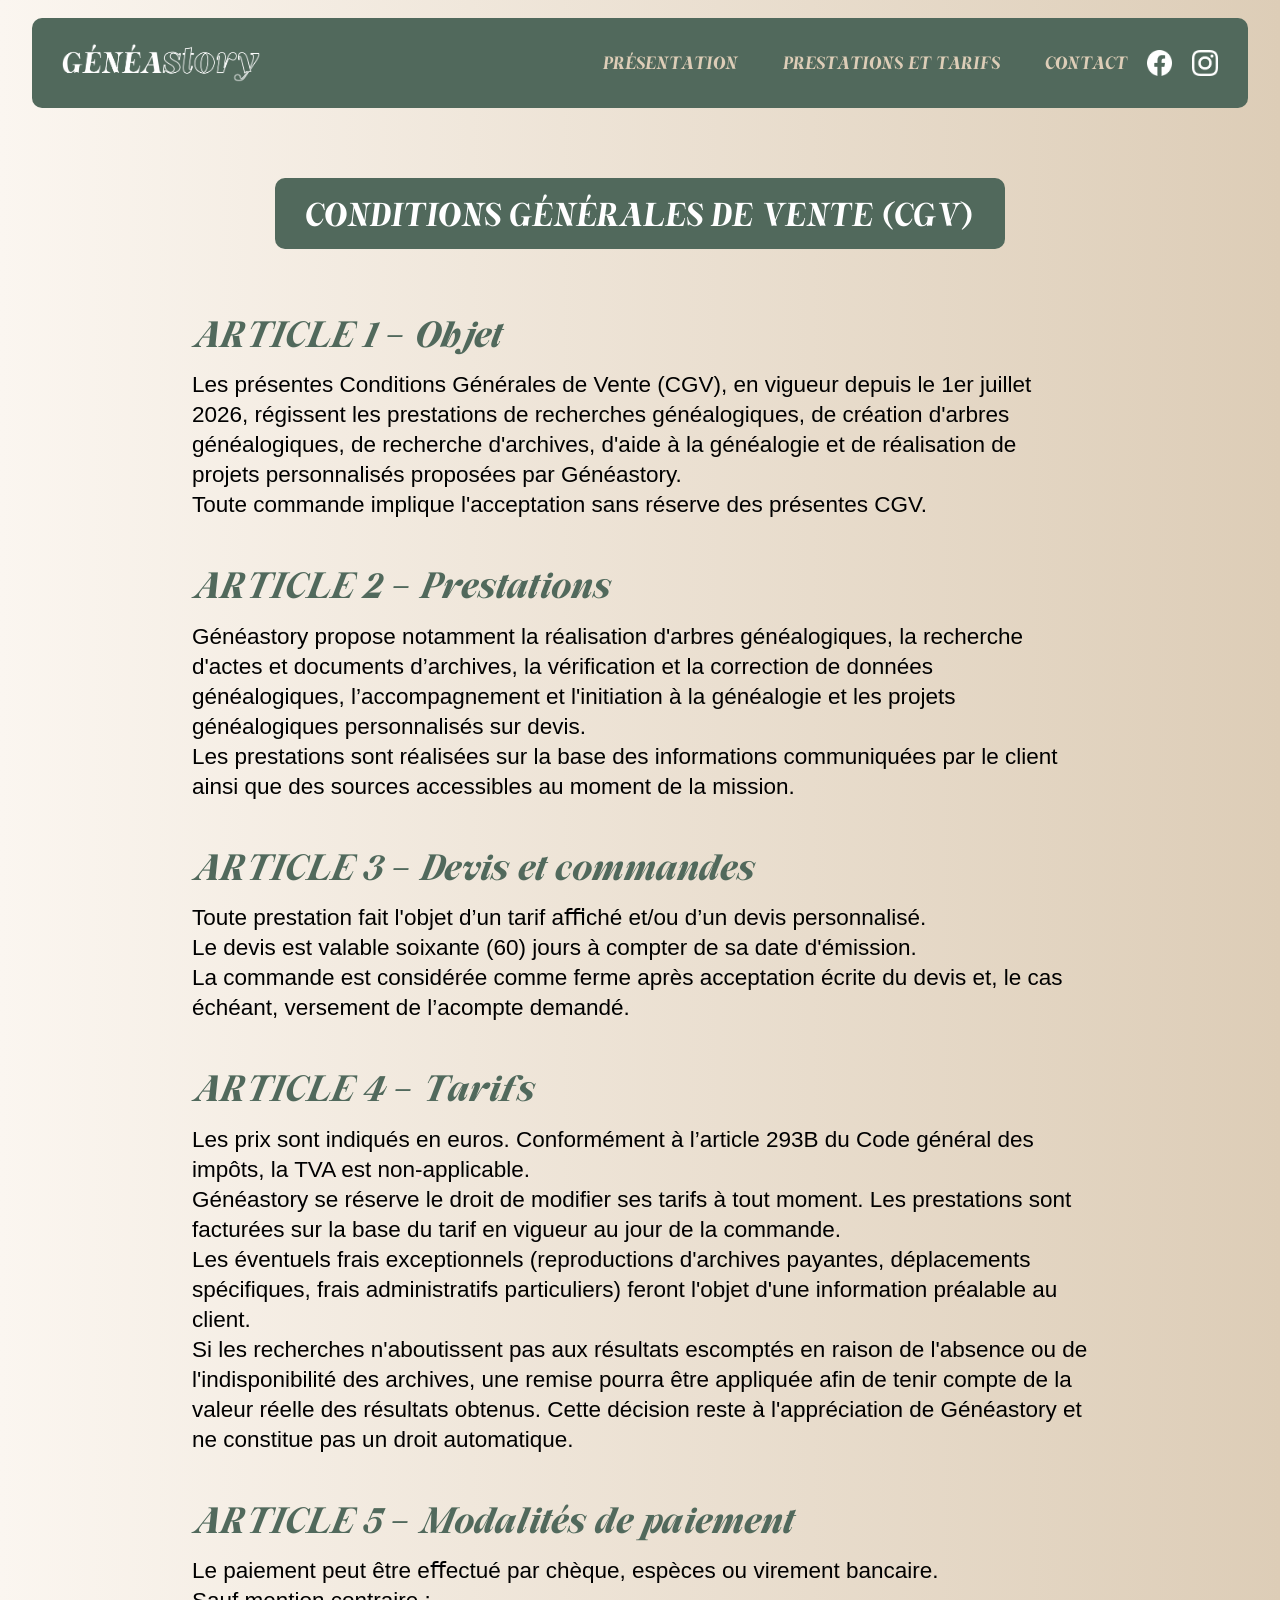
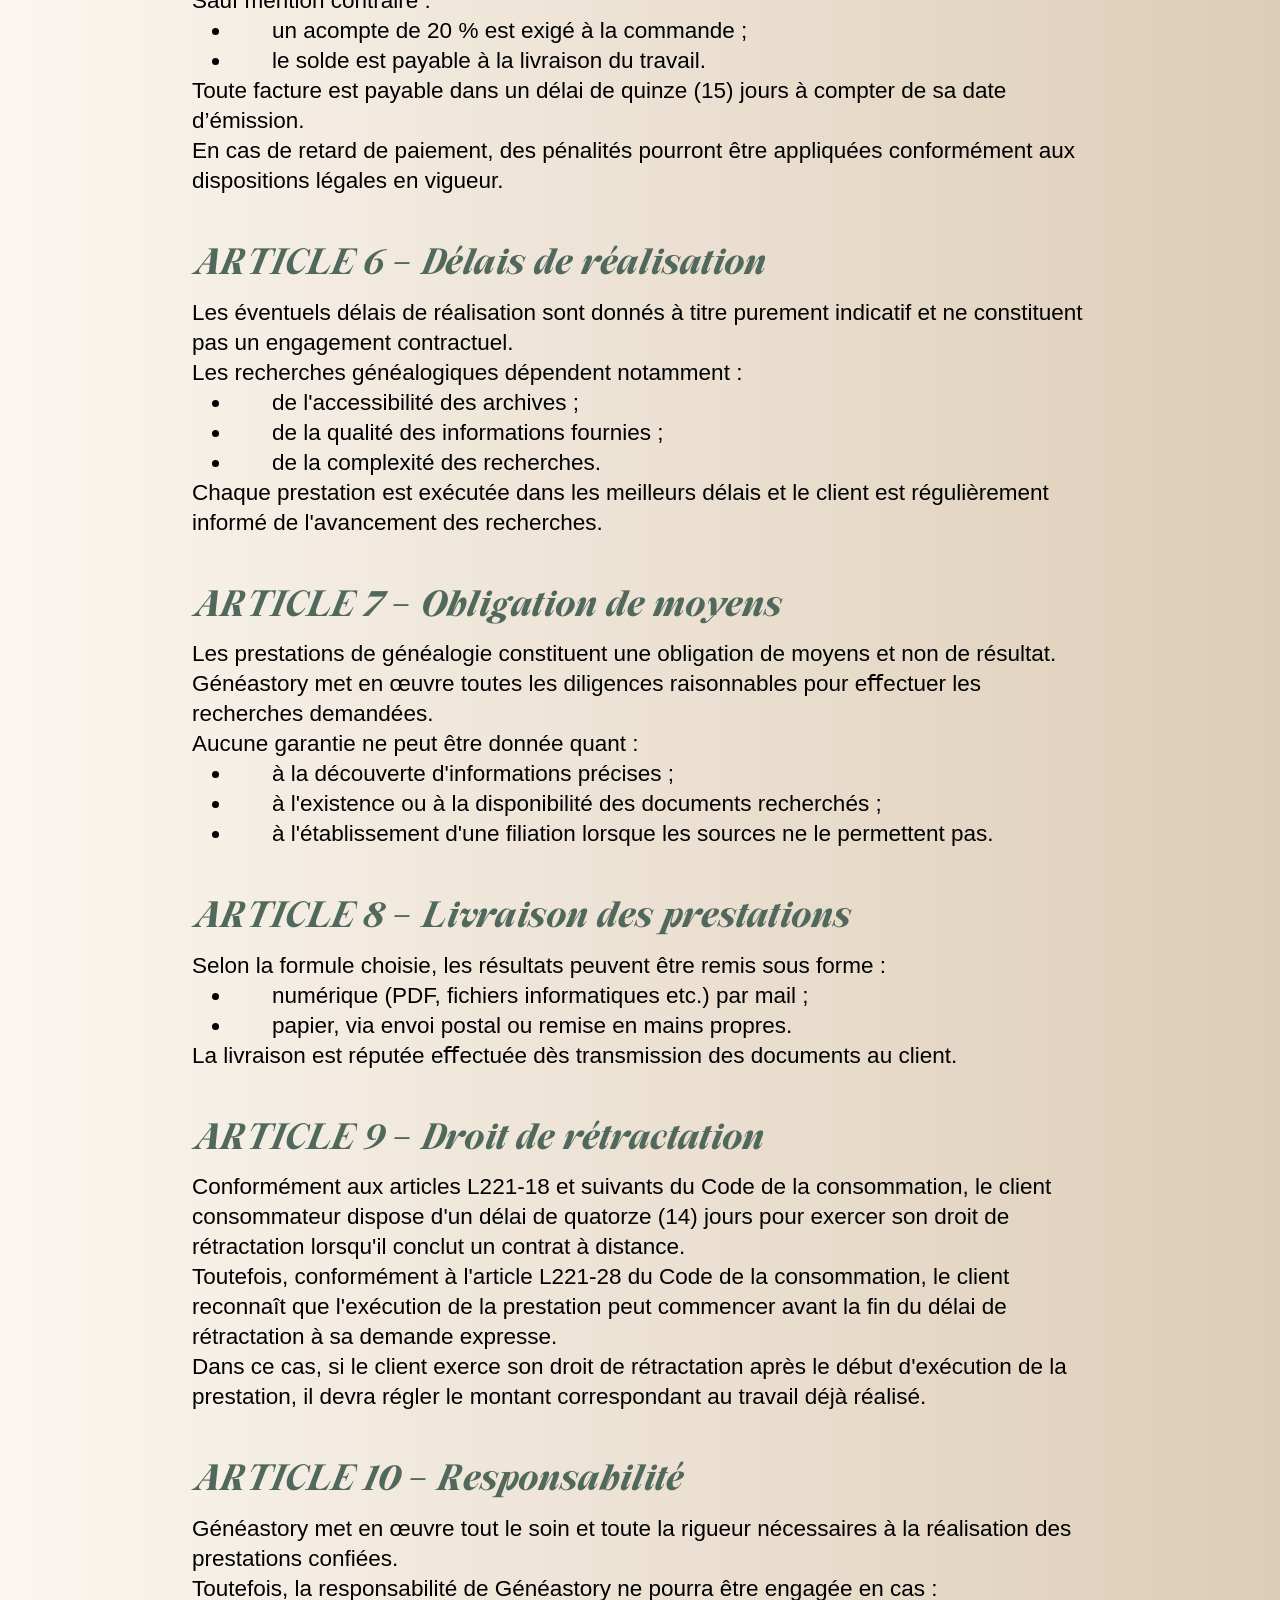
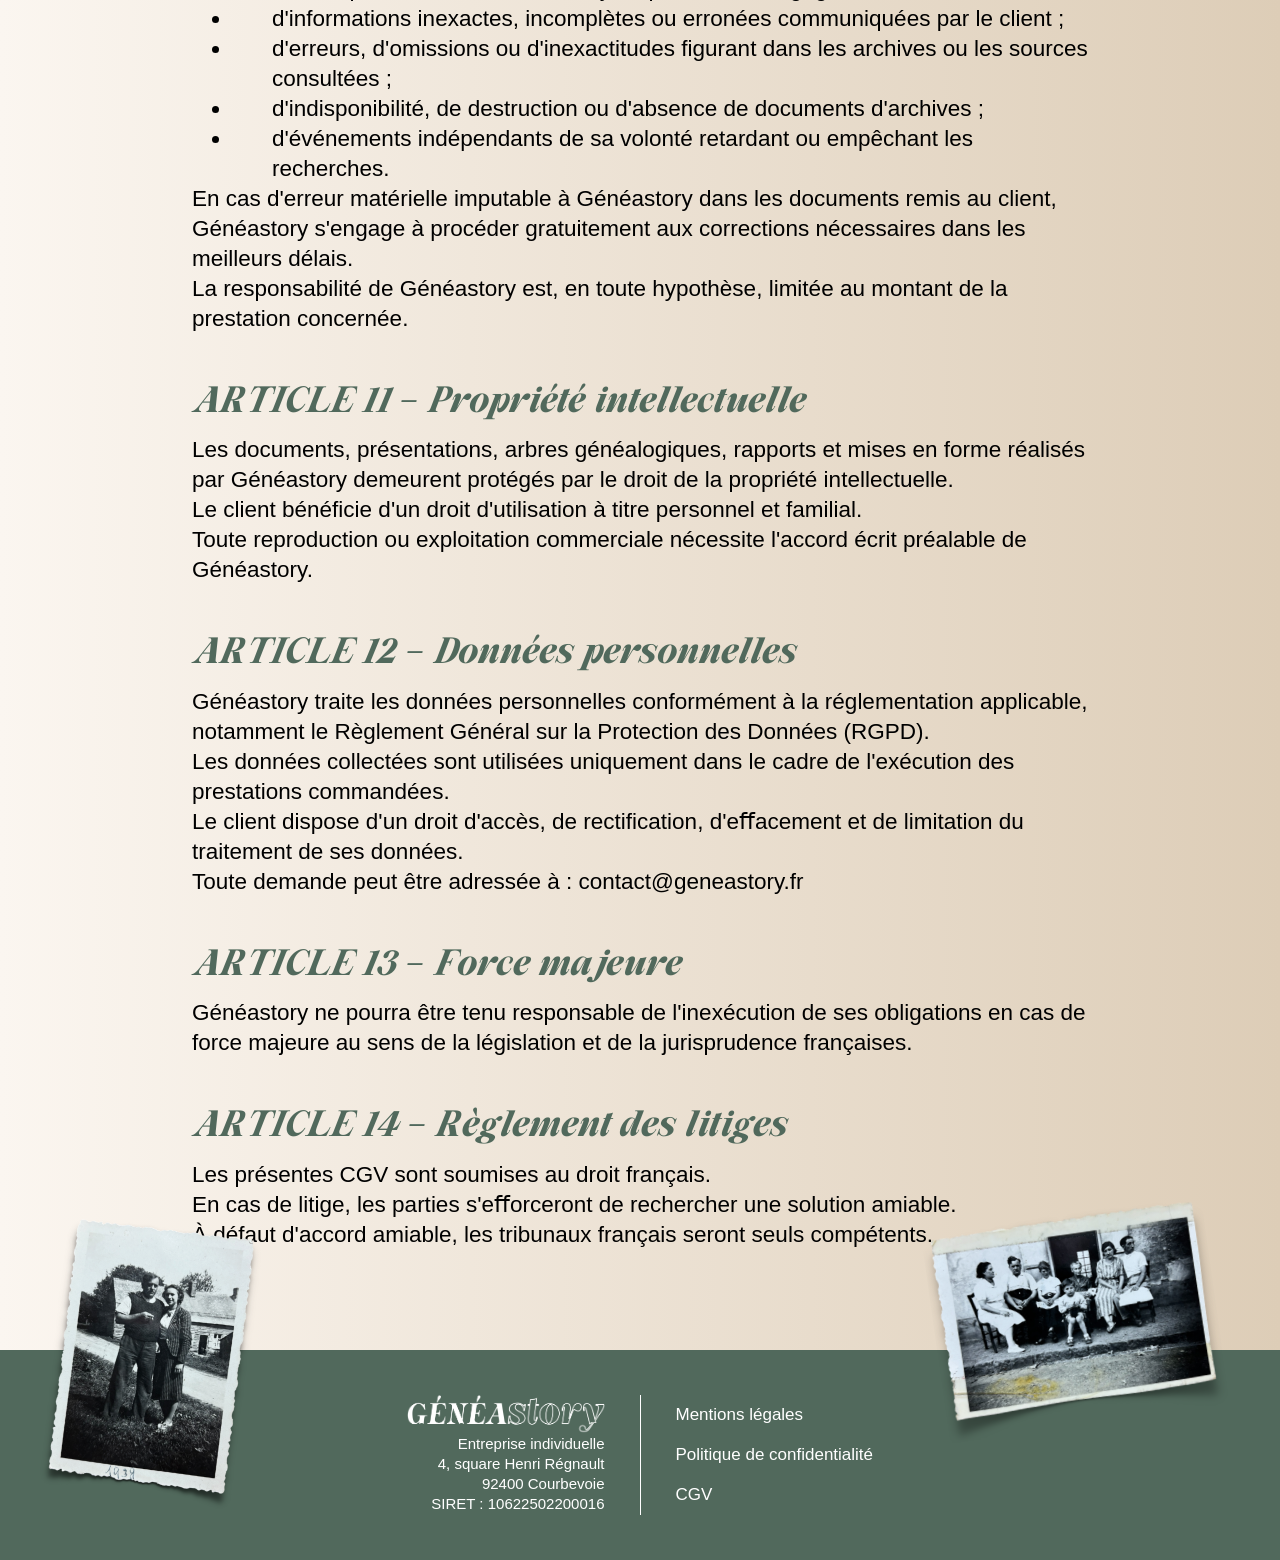
==== cgv.html @ c52652e8 "premier commit" ====
<!---------------------------------------
    © Arnaud Aublet, Guillaume Pannetier
    ---------------------------------------->

<!DOCTYPE html>
<html lang="fr">
<head>
    <meta charset="UTF-8" />
    <meta name="viewport" content="width=device-width, initial-scale=1.0"/>
    <title>CGV</title>
    <link rel="icon" type="image/png" href="photos-site/logo-carre-geneastory.png">
    <!-- FEUILLE DE STYLE CSS -->
    <link href="css.css" rel="stylesheet">
</head>

<body>
    <header>
        <div id="nav-barre">
            <a href="index.html#" class="lien-logo"><img alt="logo" class="logo" src="photos-site/logo-geneastory.png"></a>
            <nav class="nav">
                <a href="index.html#presentation" class="bouton" id="bouton-pres">présentation</a>
                <a href="index.html#tarifs" class="bouton" id="bouton-tarifs">prestations et tarifs</a>
                <a href="index.html#contact" class="bouton" id="bouton-contact">contact</a>
            </nav>
            <div id="reseaux">
                <a href="https://www.facebook.com/geneastory" target="_blank"><img alt="facebook" class="logos-reseaux" id="logo-fb" src="photos-site/logo-fb-geneastory.png"></a>
                <a href="https://www.instagram.com/geneastory_" target="_blank"><img alt="instagram" class="logos-reseaux" id="logo-insta" src="photos-site/logo-insta-geneastory.png"></a>
            </div>
        </div>
    </header>

    <main>

            <section id="cgv">
            <h1 class="titre-section">Conditions générales de vente (CGV)</h1>
            <h2 class="sous-titre"><span class="categories-mentions">ARTICLE 1<span class="pas-skene"> – </span>Objet</span></h2>
            <p class="texte-mentions">
                Les présentes Conditions Générales de Vente (CGV), en vigueur depuis le 1er juillet 2026, régissent les
                prestations de recherches généalogiques, de création d'arbres généalogiques, de recherche d'archives,
                d'aide à la généalogie et de réalisation de projets personnalisés proposées par Généastory. <br>
                Toute commande implique l'acceptation sans réserve des présentes CGV.
            </p>
            <h2 class="sous-titre"><span class="categories-mentions">ARTICLE 2<span class="pas-skene"> – </span>Prestations</span></h2>
            <p class="texte-mentions">
                Généastory propose notamment la réalisation d'arbres généalogiques, la recherche d'actes et documents
                d’archives, la vérification et la correction de données généalogiques, l’accompagnement et l'initiation à la
                généalogie et les projets généalogiques personnalisés sur devis. <br>
                Les prestations sont réalisées sur la base des informations communiquées par le client ainsi que des
                sources accessibles au moment de la mission.
            </p>
            <h2 class="sous-titre"><span class="categories-mentions">ARTICLE 3<span class="pas-skene"> – </span>Devis et commandes</span></h2>
            <p class="texte-mentions">
                Toute prestation fait l'objet d’un tarif aﬃché et/ou d’un devis personnalisé. <br>
                Le devis est valable soixante (60) jours à compter de sa date d'émission. <br>
                La commande est considérée comme ferme après acceptation écrite du devis et, le cas échéant,
                versement de l’acompte demandé.
            </p>
            <h2 class="sous-titre"><span class="categories-mentions">ARTICLE 4<span class="pas-skene"> – </span>Tarifs</span></h2>
            <p class="texte-mentions">
                Les prix sont indiqués en euros. Conformément à l’article 293B du Code général des impôts, la TVA est
                non-applicable. <br>
                Généastory se réserve le droit de modifier ses tarifs à tout moment. Les prestations sont facturées sur la
                base du tarif en vigueur au jour de la commande. <br>
                Les éventuels frais exceptionnels (reproductions d'archives payantes, déplacements spécifiques, frais
                administratifs particuliers) feront l'objet d'une information préalable au client. <br>
                Si les recherches n'aboutissent pas aux résultats escomptés en raison de l'absence ou de l'indisponibilité
                des archives, une remise pourra être appliquée afin de tenir compte de la valeur réelle des résultats
                obtenus. Cette décision reste à l'appréciation de Généastory et ne constitue pas un droit automatique.
            </p>
            <h2 class="sous-titre"><span class="categories-mentions">ARTICLE 5<span class="pas-skene"> – </span>Modalités de paiement</span></h2>
            <p class="texte-mentions">
                Le paiement peut être eﬀectué par chèque, espèces ou virement bancaire. <br>
                Sauf mention contraire :
            </p>
            <ul>
                <li class="li-mentions">un acompte de 20 % est exigé à la commande ;</li>
                <li class="li-mentions">le solde est payable à la livraison du travail.</li>
            </ul>
            <p class="texte-mentions">
                Toute facture est payable dans un délai de quinze (15) jours à compter de sa date d’émission. <br>
                En cas de retard de paiement, des pénalités pourront être appliquées conformément aux dispositions
                légales en vigueur.
            </p>
            <h2 class="sous-titre"><span class="categories-mentions">ARTICLE 6<span class="pas-skene"> – </span>Délais de réalisation</span></h2>
            <p class="texte-mentions">
                Les éventuels délais de réalisation sont donnés à titre purement indicatif et ne constituent pas un
                engagement contractuel. <br>
                Les recherches généalogiques dépendent notamment :
            </p>
            <ul>
                <li class="li-mentions">de l'accessibilité des archives ;</li>
                <li class="li-mentions">de la qualité des informations fournies ;</li>
                <li class="li-mentions">de la complexité des recherches.</li>
            </ul>
            <p class="texte-mentions">
                Chaque prestation est exécutée dans les meilleurs délais et le client est régulièrement informé de
                l'avancement des recherches.
            </p>
            <h2 class="sous-titre"><span class="categories-mentions">ARTICLE 7<span class="pas-skene"> – </span>Obligation de moyens</span></h2>
            <p class="texte-mentions">
                Les prestations de généalogie constituent une obligation de moyens et non de résultat. <br>
                Généastory met en œuvre toutes les diligences raisonnables pour eﬀectuer les recherches demandées. <br>
                Aucune garantie ne peut être donnée quant :
            </p>
            <ul>
                <li class="li-mentions">à la découverte d'informations précises ;</li>
                <li class="li-mentions">à l'existence ou à la disponibilité des documents recherchés ;</li>
                <li class="li-mentions">à l'établissement d'une filiation lorsque les sources ne le permettent pas.</li>
            </ul>
            <h2 class="sous-titre"><span class="categories-mentions">ARTICLE 8<span class="pas-skene"> – </span>Livraison des prestations</span></h2>
            <p class="texte-mentions">
                Selon la formule choisie, les résultats peuvent être remis sous forme :
            </p>
            <ul>
                <li class="li-mentions">numérique (PDF, fichiers informatiques etc.) par mail ;</li>
                <li class="li-mentions">papier, via envoi postal ou remise en mains propres.</li>
            </ul>
            <p class="texte-mentions">
                La livraison est réputée eﬀectuée dès transmission des documents au client.
            </p>
            <h2 class="sous-titre"><span class="categories-mentions">ARTICLE 9<span class="pas-skene"> – </span>Droit de rétractation</span></h2>
            <p class="texte-mentions">
                Conformément aux articles L221-18 et suivants du Code de la consommation, le client consommateur
                dispose d'un délai de quatorze (14) jours pour exercer son droit de rétractation lorsqu'il conclut un contrat à
                distance. <br>
                Toutefois, conformément à l'article L221-28 du Code de la consommation, le client reconnaît que
                l'exécution de la prestation peut commencer avant la fin du délai de rétractation à sa demande expresse. <br>
                Dans ce cas, si le client exerce son droit de rétractation après le début d'exécution de la prestation, il devra
                régler le montant correspondant au travail déjà réalisé.
            </p>
            <h2 class="sous-titre"><span class="categories-mentions">ARTICLE 10<span class="pas-skene"> – </span>Responsabilité</span></h2>
            <p class="texte-mentions">
                Généastory met en œuvre tout le soin et toute la rigueur nécessaires à la réalisation des prestations
                confiées. <br>
                Toutefois, la responsabilité de Généastory ne pourra être engagée en cas :
            </p>
            <ul>
                <li class="li-mentions">d'informations inexactes, incomplètes ou erronées communiquées par le client ;</li>
                <li class="li-mentions">d'erreurs, d'omissions ou d'inexactitudes figurant dans les archives ou les sources consultées ;</li>
                <li class="li-mentions">d'indisponibilité, de destruction ou d'absence de documents d'archives ;</li>
                <li class="li-mentions">d'événements indépendants de sa volonté retardant ou empêchant les recherches.</li>
            </ul>
            <p class="texte-mentions">
                En cas d'erreur matérielle imputable à Généastory dans les documents remis au client, Généastory
                s'engage à procéder gratuitement aux corrections nécessaires dans les meilleurs délais. <br>
                La responsabilité de Généastory est, en toute hypothèse, limitée au montant de la prestation concernée.
            </p>
            <h2 class="sous-titre"><span class="categories-mentions">ARTICLE 11<span class="pas-skene"> – </span>Propriété intellectuelle</span></h2>
            <p class="texte-mentions">
                Les documents, présentations, arbres généalogiques, rapports et mises en forme réalisés par Généastory
                demeurent protégés par le droit de la propriété intellectuelle. <br>
                Le client bénéficie d'un droit d'utilisation à titre personnel et familial. <br>
                Toute reproduction ou exploitation commerciale nécessite l'accord écrit préalable de Généastory.
            </p>
            <h2 class="sous-titre"><span class="categories-mentions">ARTICLE 12<span class="pas-skene"> – </span>Données personnelles</span></h2>
            <p class="texte-mentions">
                Généastory traite les données personnelles conformément à la réglementation applicable, notamment le
                Règlement Général sur la Protection des Données (RGPD). <br>
                Les données collectées sont utilisées uniquement dans le cadre de l'exécution des prestations
                commandées. <br>
                Le client dispose d'un droit d'accès, de rectification, d'eﬀacement et de limitation du traitement de ses
                données. <br>
                Toute demande peut être adressée à : contact@geneastory.fr
            </p>
            <h2 class="sous-titre"><span class="categories-mentions">ARTICLE 13<span class="pas-skene"> – </span>Force majeure</span></h2>
            <p class="texte-mentions">
                Généastory ne pourra être tenu responsable de l'inexécution de ses obligations en cas de force majeure au
                sens de la législation et de la jurisprudence françaises.
            </p>
            <h2 class="sous-titre"><span class="categories-mentions">ARTICLE 14<span class="pas-skene"> – </span>Règlement des litiges</span></h2>
            <p class="texte-mentions">
                Les présentes CGV sont soumises au droit français. <br>
                En cas de litige, les parties s'eﬀorceront de rechercher une solution amiable. <br>
                À défaut d'accord amiable, les tribunaux français seront seuls compétents.
            </p>

        </section>

    </main>

        <footer class="marge">
        <img src="photos-site/photo-scroll-1.png" alt="archive" id="scroll-1">
        <img src="photos-site/photo-scroll-3.png" alt="archive" id="scroll-3">
        <div id="bottom">
            <div class="gauche">
                <a href="index.html" class="lien-logo"><img alt="logo" class="logo" src="photos-site/logo-geneastory.png"></a>
                <p id="adresse">
                    Entreprise individuelle <br>
                    4, square Henri Régnault <br>
                    92400 Courbevoie <br>
                    SIRET : 10622502200016
                </p>
            </div>
            <div class="separateur"></div>
            <div class="droite">
                <a href="mentions-legales.html" class="lien-header">Mentions légales</a>
                <a href="politique-confidentialite.html" class="lien-header">Politique de confidentialité</a>
                <a href="cgv.html" class="lien-header">CGV</a>
            </div>
        </div>
    </footer>
</body>
</html>
---- css.css ----
/*
    =========================================
    © Arnaud Aublet, Guillaume Pannetier
    =========================================
*/

@font-face {
    font-family : Skene;
    src: url(fonts/skene-italic-Regular.ttf);
}

* {
    margin: 0;
    padding: 0;
    box-sizing: border-box;
    font-family: "Roboto", sans-serif;
}

body {
    overflow-x: clip;
}

html {
    overscroll-behavior-y: none;
    overscroll-behavior-x: none;
    overflow-x: clip;
    background: 
        linear-gradient(to right, 
                        rgb(251, 246, 240), 
                        rgb(221, 205, 183));
}

/*
========================================
                  Menu
========================================
*/

header {
    display: flex;
    justify-content: center;
    align-items: center;
    position: sticky;
    top: 0;
    margin-top: clamp(10px, 2vh, 20px);
    z-index: 1000;
}

#nav-barre {
    display: flex;
    align-items: center;
    background: #51695C;
    width: 95%;
    height: clamp(50px, 10vh, 100px);
    max-height: 10vw;
    border-radius: 10px;
}

.lien-logo {
    margin-right: auto;
    margin-left: clamp(15px, 5vw, 30px);
}

.logo {
    display: flex;
    height: clamp(30px, 3vw, 60px);
    width: auto; 
    filter: brightness(0) invert(1);
    align-items: center;
    transition: all 0.3s ease;
}

nav {
    display: flex;
    justify-content: center;
    align-items: center;
    padding: 5px;
    gap: clamp(10px, 3.5vw, 100px);
    text-transform: uppercase;
    line-height: 1;
}

.bouton {
    margin-top: clamp(1.25px, 0.143vw, 2.5px);
    font-family: Skene;
    text-decoration: none;
    color: #ddcdb7;
    font-size: clamp(17.5px, 1.3vw, 27.5px);
    white-space: nowrap;
    transition: transform 0.3 ease; 
}

.bouton:hover, .bouton.PageActive {
    margin-top: none;
    color: white;
    text-transform: lowercase;
    font-size: clamp(21.5px, 1.6vw, 33.85px);
}

#bouton-pres:hover, .PageActive#bouton-pres {
    padding: 0 clamp(4.9px, 0.37vw, 7.83px);
}

#bouton-tarifs:hover, .PageActive#bouton-tarifs {
    padding: 0 clamp(9.2px, 0.67vw, 14.17px);
}

#bouton-contact:hover, .PageActive#bouton-contact {
    padding: 0 clamp(6.26px, 0.465vw, 9.84px);
}

#reseaux {
    display: flex;
    justify-content: center;
    align-items: center;
    gap: clamp(10px, 3vw, 20px);
    margin-left: clamp(10px, 5vw, 15px);
    margin-right: clamp(15px, 5vw, 30px);
}

.logos-reseaux {
    height: clamp(20px, 2vw, 40px);
    width: auto;
    vertical-align: middle;
    transition: all 0.3s ease;
}

.logos-reseaux:hover {
    transform: scale(1.15);
}

.logos-reseaux:not(#logos-form .logos-reseaux) {
    filter: brightness(0) invert(1);
}

.hamburger {
    display: none;
}

@media screen and (max-width: 900px) and (min-width: 551px) {
    #reseaux {
        display: none;
    }

    nav {
        margin-right: clamp(5px, 2vw, 20px);
    }

    .lien-logo {
        margin-left: clamp(5px, 2vw, 20px);
    }
}

@media screen and (max-width: 720px) and (min-width: 551px) {
    nav {
        margin: 0 auto;
    }

    header .lien-logo {
        display: none;
    }
}

@media screen and (max-width: 550px) {
    header{
        position: sticky;
        top: 0;
        margin: 0;
        background: transparent;
        justify-content: center;
    }

    #nav-barre{
        width: 100%;
        height: 7vh;
        border-radius: 0;
        justify-content: center;
        position: relative;
        z-index: 100;
        box-shadow: 0 20px 40px rgba(0, 0, 0, 0.15);
        max-height: 100px;
    }

    .lien-logo{
        margin: 0;
    }

    .logo{
        height: clamp(25px, 10vw, 45px);
    }

    #nav-barre:has(.nav.open)::after {
        content: "";
        position: fixed;
        margin-top: 7vh;
        width: 100vw;    /* longueur */

        height: 1px;

        background: linear-gradient(
            to right,
            transparent,
            rgba(255, 255, 255, 0.2) 25%,
            rgba(255, 255, 255, 0.5) 50%,
            rgba(255, 255, 255, 0.2) 75%,
            transparent
        );
        transition: all 0.5s ease;
    }

    .nav{
        position: absolute;
        top: 7vh;
        left: 0;
        width: 100%;

        display: flex;
        flex-direction: column;
        justify-content: flex-start;
        align-items: center;

        gap: 25px;
        padding: 30px 0;

        background: #51695C;
        border-radius: 0 0 20px 20px;
        transition: transform .35s ease;
        transform: translateY(-150%);
        z-index: -1;
    }

    .nav.open{
        transform: translateY(0);
    }

    .bouton{
        font-size: 18px;
        margin: 2.5px 0;
    }

    #reseaux {
        display: flex;
        justify-content: center;
        gap: 20px;
        margin: 10px 0 0 0;
    }

    .logos-reseaux {
        height: clamp(12.5px, 2.5vh, 25px);
    }

    .hamburger{
        position: absolute;
        right: 18px;

        display: flex;
        justify-content: center;
        align-items: center;

        width: 26px;
        height: 22px;

        border: none;
        background: transparent;
        cursor: pointer;
        z-index: 200;
    }

    .hamburger span{
        position: absolute;
        width:100%;
        height:2px;
        background:white;
        transition:.3s;
    }

    .hamburger span:nth-child(1){
        transform:translateY(-8px);
    }

    .hamburger span:nth-child(3){
        transform:translateY(8px);
    }

    .hamburger.open span:nth-child(1){
        transform:rotate(45deg);
    }

    .hamburger.open span:nth-child(2){
        opacity:0;
    }

    .hamburger.open span:nth-child(3){
        transform:rotate(-45deg);
    }
}

/*
========================================
                  Main
========================================
*/

#presentation, #tarifs, #contact, #mentions, #pc, #cgv {
    margin-left: 50%;
    transform: translateX(-50%);
    margin-top: 50px;
    width: 70vw;
}

#presentation, #tarifs, #contact {
    scroll-margin-top: 12vh;
}

.titre-section {
    display: inline-flex;
    align-items: center;
    justify-content: center;
    background: #51695C;
    border-radius: 10px;
    padding: clamp(10px, 2vh, 20px) clamp(15px, 5vw, 30px) clamp(7.5px, 1.5vh, 15px) clamp(15px, 5vw, 30px);
    text-transform: uppercase;
    font-family: Skene;
    color: white;
    margin-left: 50%;
    transform: translateX(-50%);
    font-size: clamp(32.5px, 2.14vw, 75px);
    font-weight: lighter;
    margin-top: 20px;
    margin-bottom: 20px;
    width: max-content;
    white-space: nowrap;
}

#formulaire, #bottom {
    display: flex;
    align-items: stretch;
    gap: clamp(5px, 1.5vw, 10px);
}

.gauche, .droite {
    display: flex;
    flex-direction: column;
    flex-shrink: 0;
    width: 50%;
}

@media screen and (max-width: 900px) {
    
    #presentation, #tarifs, #contact, #mentions, #pc, #cgv {
        width: 85vw;
    }
    
}

@media screen and (max-width: 550px) {

    #presentation, #tarifs, #contact, #mentions, #pc, #cgv {
        width: 85vw;
    }

    #presentation, #tarifs, #contact {
        scroll-margin-top: 10vh;
    }

    .titre-section {
        font-size: clamp(17.5px, 6vw, 30px);
    }

    #formulaire, #bottom {
        flex-direction: column;
    }

    .gauche, .droite {
        width: 100%;
        align-items: center;
        justify-content: center;
    }
}

/*
=========================================
                1ère page
=========================================
*/

#home {
    font-family: Skene;
    height: 100vh;
    position: relative;
    min-height: 61vw;
}

#titre-site {
    left: 50vw;
    top: 45vh;
    transform: translate(-50%, -50%);
    position: absolute;
    pointer-events: none;
    white-space: nowrap;
    line-height: min(6vw, clamp(2vw, 5vh, 90px));
    color: #51695C;
}

#titre-site span {
    font-weight: lighter;
    font-family: Skene;
    font-size: clamp(75px, 6.5vw, 200px);
    letter-spacing: -0.01em;
    display: flex;
    align-items: center;
    justify-content: center;
}

.texte-transparent {
    -webkit-text-stroke: 2.5px #51695C;  /* Contour en vert */
    color: transparent;  /* Texte en transparent */
}

.archives {
    position: absolute;
    left: 50%;
}

#archives-ordi {
    width: 100%;
    height: auto;
    bottom: 0;
    transform: translate(-50%, 15%);
}

#archives-mobile {
    transform: translate(-50%, -45%);
    display: none;
}

@media screen and (max-width: 550px) {
    
    #titre-site span {
        font-size: clamp(30px, 12.5vw, 75px);
    }

    #archives-ordi{
        display: none;
    }

    #archives-mobile {
        display: block;
        width: 115vw;
        top: 50%;
    }

    .texte-transparent{
        -webkit-text-stroke: 2px #51695C;
    }
}

@media screen and (max-width: 1260px) and (min-width: 551px){
    #archives-ordi{
        width:130svh;
    }

}

/*
=========================================
                2ème page
=========================================
*/

#presentation {
    margin-top: 60px;
}

#texte-presentation {
    margin: 20px auto;
    font-size: clamp(17.5px, 1.43vw, 25px);
    text-align: justify;
    line-height: 1.5;
    font-weight: 500;
    opacity: 0.55;
}

@media screen and (max-width: 550px) {

    #presentation {
        margin-top: 20vh;
    }

    #texte-presentation {
        font-size: clamp(12.5px, 3.5vw, 20px);
    }
}

/*
=========================================
                3ème page
=========================================
*/

.sous-titre {
    color: #51695C;
    margin-top: clamp(25px, 5vh, 50px);
    margin-bottom: clamp(7.5px, 1.5vh, 15px);
    font-style: italic;
    font-weight: 100;
    font-size: clamp(15px, 1.7vw, 27.5px);
}

.sous-titre .categories {
    font-style: normal;
    font-family: Skene;
    font-size: clamp(20px, 2.35vw, 40px);
    text-transform: uppercase;
}

.ligne-haute, .ligne-basse {
    white-space: nowrap;
}

.sous-titre .categories .minuscule {
    font-style: normal;
    font-family: Skene;
    font-size: clamp(20px, 2.35vw, 40px);
    text-transform: lowercase;
}

#formules {
    display: flex;
    justify-content: center;
    align-items: center;
    gap: clamp(5px, 1vw, 20px);
}

.carte {
    border-radius: clamp(7.5px, 0.7vw, 10px);
    border: #51695C solid clamp(2px, 0.2vw, 3px);
    transition: all 0.3s ease;
}

.carte * {
    text-decoration: none;
}

.img-carte {
    width: 100%;
    background: #D7CCB5;
    border-radius: 7px 7px 0 0;
}

.carte h3, h4, .carte p {
    text-align: center;
}

.carte h3, h4 {
    font-family: Skene;
}

.carte h3 {
    color: white;
    margin-top: clamp(-50px, -3.5vw, -5px);
    padding-bottom: clamp(5px, 1.25vw, 25px);
    text-transform: uppercase;
    font-size: clamp(12.5px, 1.7vw, 32.5px);
    font-weight: lighter;
    font-style: normal;
}

.carte:not(#carte-cadeau):hover {
    transform: scale(1.05);
}

.carte:not(#carte-cadeau) p:not(.carte .prix) {
    color: black;    
    font-style: italic;
    font-weight: 100;
    margin-top: clamp(1.5px, 0.175vw, 2.5px);
    font-size: clamp(10px, 1vw, 17.5px);
}

#carte-cadeau {
    display: none;
}

h4 {
    color: #51695C;
    font-size: clamp(12.5px, 1.45vw, 300px);
    white-space: nowrap;
}

.lignee h4 {
    font-size: clamp(9.75px, 1.45vw, 300px);
}

.exemple {
    display: flex;
    align-items: center;
    justify-content: center;
    border-radius: clamp(5px, 0.7vw, 10px);
    border: #51695C clamp(1.5px, 0.2vw, 3px) solid;
    text-decoration: none;
    color: #51695C;
    font-style: italic;
    width: max-content;
    margin: clamp(5px, 0.7vw, 10px) auto;
    padding: clamp(2.5px, 0.34vw, 5px) clamp(5px, 1.02vw, 15px) clamp(2px, 0.27vw, 4px);
    font-size: clamp(10px, 1.25vw, 15px);
    transition: all 0.3s ease;
}

#lignees {
    display: grid;
    grid-template-columns: 1fr 1fr;
    gap: clamp(5px, 1.5vw, 10px);
}

#patronymique:hover, #grille:hover, #devis:hover {
    transform: scale(1.03);
}

.prix {
    color: #51695C;
    padding-bottom: clamp(4px, 0.5vw, 10px);
    font-size: clamp(20px, 2.5vw, 40px);
    font-family: Skene;
}

.meilleure-vente {
    position: relative;
}

.carte.meilleure-vente::before {
    content: "Meilleure vente";
    padding: clamp(4.5px, 0.35vw, 7.5px);
    border-radius: 0 0 5px 5px;
    left: 0;
    right: 0;
    text-align: center;
    position: absolute;
    background: #51695C;
    color: white;
    font-size: clamp(10.5px, 1.2vw, 22.5px);
    font-weight: 100;
    z-index: 10;
    font-style: italic;
}

.asterisque {
    opacity: 0.55;
    margin-top: clamp(15px, 2vw, 30px);
    font-size: clamp(13px, 1.5vw, 18.5px);
}

.ligne {
    display: flex;
    align-items: center;
    border-radius: 10px;
    border: #51695C solid clamp(1.5px, 0.2vw, 3px);
    background: #D7CCB5;
    margin: 15px 0;
    opacity: 0;
}

.lignee.ligne {
    margin: 7.5px 0;
}

.ligne h4 {
    margin-left: clamp(5px, 0.8vw, 15px);
}

.parentheses {
    font-size: clamp(10px, 1.25vw, 22.5px);
    font-style: italic;
    font-weight: 100;
    white-space: nowrap;
}

.ligne .prix {
    background: #51695C;
    border-radius: 5px;
    color: white;
    width: clamp(60px, 12%, 400px);
    padding: 6px 0 4px 5px;
    margin-left: auto;
    display: flex;
    align-items: center;
    justify-content: center;

}

#mise-en-forme .prix, #verification .prix {
    width: 15.75%;
}

#cousins .prix {
    width: clamp(95px, 19.5%, 450px);
}

.lignee .prix {
    width: 25%;
}

#aide .prix {
    width: clamp(130px, 25.5%, 500px);
}

#initiation .prix {
    width: clamp(170px, 31.5%, 550px);
}

#onze .prix{
    width: clamp(95px, 40%, 400px);
}

.petit {
    font-size: clamp(8px, 1.05vw, 20px);
    font-family: Skene;
    margin-bottom: clamp(-9px, -0.68vw, -5.5px);
}

.euro {
    margin-top: clamp(1px, 0.24vw, 3.5px);
    padding-left: clamp(1px, 0.14vw, 2px);
    font-style: oblique;
}

.carte .euro {
    margin-left: clamp(-12.5px, -0.6vw, -6px);
}

#patronymique, #grille {
    padding: clamp(3.5px, 0.476vw, 7px) clamp(8px, 1.63vw, 24px) clamp(3px, 0.405vw, 6px);
    font-size: clamp(12px, 2.75vw, 22.5px);
    margin-top: 20px;
}

#devis {
    padding: clamp(3.5px, 0.476vw, 7px) clamp(8px, 1.63vw, 24px) clamp(2px, 0.27vw, 4px);    
    margin-right: clamp(20px, 2.72vw, 50px);
    font-size: clamp(12.5px, 1.5vw, 20px);
}  

.centre {
    text-align: center;
}

#arbre {
    position: relative;
    width: 100vw;
    height: 45vw;
}

#photo-arbre {
    position: relative;
    width: 90vw;
    will-change: transform;
    z-index: 10;
    right: 45vw;
    transform: translateX(-100%);
}

#enveloppe {
    width: 35vw;
    height: 27.5vw;
    background: rgba(237, 228, 213, 0.8);
    display: flex;
    justify-content: center;
    align-items: center;
    position: absolute;
    right: 30vw;
    transform: translateY(-40vw);
    border: #51695C solid 3px;
    border-radius: 20px;
}

.idee-cadeau {
    width: 25vw;
    height: 8vw;
    background: #ddcdb7;
    color: #51695C;
    display: flex;
    justify-content: center;
    align-items: center;
    position: absolute;
    /*right: 10vw;*/
    transform: translateY(-13vw) rotate(-5deg);
    padding-left: 1.5vw;
    box-shadow: -4px 4px 10px rgba(0, 0, 0, 0.4);
    z-index: 1;
}

.idee-cadeau p {
    font-family: Skene;
    font-size: clamp(11px, 1.5vw, 400px);
    text-align: center;
}

.noeud {
    width: clamp(40px, 8vw, 65px);
    height: clamp(40px, 8vw, 65px);
    margin-left: 1vw;
}

#celebrez {
    font-style: italic;
    font-size: clamp(10px, 1.5vw, 300px);
    color: #51695C;
    position: absolute;
    width: 25vw;
    height: 27.5vw;
    text-align: justify;
    /*right: 15vw;*/
    padding-top: 50%;
    transform: translateY(-30%);
    line-height: clamp(12.5px, 1.7vw, 300px);
}

@media screen and (max-width: 900px) {

    #photo-arbre {
        right: 37vw;
    }

    .carte h3 {
        font-size: clamp(12.5px, 2.25vw, 20px);
    }

    #enveloppe {
        width: 42vw;
        right: 15vw;
    }

    .idee-cadeau{
        width: 32vw;
        height: 7vw;
    }

    #celebrez {
        width: 30vw;
    }

}

@media screen and (max-width: 900px) and (min-width: 721px) {
    
    h4 {
        font-size: clamp(14.5px, 2vw, 300px);
    }

    .lignee h4 {
        font-size: clamp(12.5px, 1.45vw, 300px);
    }

    .parentheses {
        font-size: clamp(12px, 1.5vw, 22.5px);
    }

    .idee-cadeau p {
        font-size: clamp(15px, 2vw, 400px);
    }

    #celebrez {
        font-size: clamp(15px, 2vw, 300px);
        line-height: clamp(16.5px, 2.3vw, 300px);
        transform: translateY(-47.5%);
    }

    .carte:not(#carte-cadeau) p:not(.carte .prix) {
        font-size: clamp(11.5px, 1.35vw, 17.5px);
    }
        
    #patronymique, #grille {
        font-size: clamp(12px, 2.25vw, 22.5px);
    }
        
    .petit {
        font-size: clamp(8px, 1.35vw, 20px);
    }

}

@media screen and (max-width: 720px) {
    
    #celebrez {
        transform: translateY(-37.5%);
    }

}

@media screen and (max-width: 550px) {

    .carte:not(#carte-cadeau) p:not(.carte .prix) {
        font-size: clamp(10px, 2.5vw, 17.5px);
    }

    .sous-titre {
        margin-top: clamp(10px, 2.5vh, 25px);
        font-size: clamp(14px, 2.75vw, 27.5px);
    }

    .sous-titre .categories {
        font-size: clamp(18px, 3.75vw, 40px);
    }

    #formules {
        display: grid;
        grid-template-columns: 1fr 1fr;
        gap: 15px;
        align-items: start;
    }

    #carte-cadeau .idee-cadeau {
        flex-direction: column-reverse;
        margin-left: calc(-2.5vw - 2px);
        width: calc(100% + 5vw + 4px);
        height: 100%;
        background: transparent;
        transform: none;
        padding-left: 0;
        box-shadow: none;
    }

    .noeud {
        margin-left: 0 ;
        transform: translateY(-9vw);
        height: 65px;
        width: 65px;
    }

    #carte-cadeau, #enveloppe {
        display: block;
        width: calc(100% - 5vw);
        height: 50%;
        margin: 50% 2.5vw;
        border: clamp(2px, 0.2vw, 3px) solid #51695C;
        transform: translateY(-0%);
    }

    .exemple {
        font-size: clamp(11px, 2.5vw, 15px);
    }

    .idee-cadeau p {
        margin: 0 4vw;
        transform: translateY(-5vw);
        font-size: clamp(17px, 4vw, 100px);
    }

    .img-carte {
        height: 100%;
        background: #D7CCB5;
        border-radius: 7px 7px 0 0;
    }

    .carte h3 {
        color: white;
        margin-top: clamp(-55px, -7.5vw, -25px);
        padding-bottom: clamp(5px, 2vw, 25px);
        text-transform: uppercase;
        font-size: clamp(13.5px, 5vw, 32.5px);
        font-weight: lighter;
        font-style: normal;
    }

    #lignees {
        grid-template-columns: 1fr;
        gap: 0;
    }

    #fratrie .prix, #oncles .prix {
        width: clamp(55px, 15%, 65px);
        padding: 6px 0 4px 0;
    }

    .lignee.ligne {
        margin: 5px 0;
    }

    .ligne {
        margin: 10px 0;
    }

    .ligne .prix {
        padding: 6px 0 4px 2px;
        width: clamp(55px, 15%, 65px);
    }

    h4:not(.carte h4, .lignee h4) {
        font-size: clamp(8px, 2.95vw, 20px);
    }

    .lignee h4 {
        font-size: clamp(11px, 3vw, 20px);
    }

    .parentheses {
        display: none;
    }

    #mise-en-forme .prix, #verification .prix {
        width: clamp(65px, 22%, 90px);
    }

    #cousins .prix {
        width: clamp(85px, 27%, 110px);
    }

    #aide .prix {
        width: clamp(90px, 40.5%, 172px);
    }

    #initiation .prix {
        width: clamp(125px, 52.5%, 225px);
    }

    #onze .prix {
        width: clamp(90px, 25%, 110px);
    }

    .petit {
        font-size: clamp(8px, 2.25vw, 20px);
    }

    #arbre {
        position: relative;
        width: auto;
        height: auto;
    }

    #photo-arbre {
        width: 120vw;
        height: auto;
        margin: 0 20vw;
        right: 50vw;
    }

    #enveloppe {
        display: none;
    }
}

/*
=========================================
                4ème page
=========================================
*/

#contact {
    margin-bottom: 50px;
}

#formulaire .gauche {
    width: 55%;
}

#formulaire .droite {
    width: 35%;
    justify-content: center;
    padding-left: clamp(40px, 7.5vw, 120px);
    margin-left: clamp(-60px, -3.75vw, -20px);
}

form {
    margin-top: 35px;
    display: flex;
    flex-wrap: wrap;
    justify-content: space-between;
}

form textarea, form input {
    background: transparent;
    border: solid clamp(2px, 0.2vw, 3px) #51695C;
    margin: 7.5px 0; 
    box-sizing: border-box;
    outline: none;
    transition: 0.2s;
    width: 100%;
    padding: 1vh 1.5vw;
    border-radius: 10px;
    font-weight: 500;
    font-size: clamp(14.5px, 1.45vw, 50px);
    color: #51695C;
}

form textarea {
    height: 150px;
    resize: none;
}

form textarea::placeholder, form input::placeholder {
    color: #51695C;
    text-decoration: none;
    font-style: italic;
    font-size: clamp(14.5px, 1.45vw, 50px);
    font-weight: 100;
}

form button {
    border-radius: 10px;
    border: solid clamp(2px, 0.2vw, 3px) #51695C;
    color: #51695C;
    background: transparent;
    text-transform: uppercase;
    font-family: Skene;
    font-size: clamp(14.5px, 1.45vw, 50px);
    outline: none;
    margin: 7.5px 0 0 auto; 
    cursor: pointer;
    transition: all 0.4s ease;
    padding: 7.5px 40px;
}

form button:hover {
    color: white;
    background: #51695C;
}

#formulaire .droite p {
    text-decoration: none;
    font-size: clamp(15px, 1.5vw, 85px);
    font-family: Skene;
    color: #51695C;
    line-height: 60px;
}

#confirmation {
    position: absolute;
    bottom: 5px;
    left: 75px;
    color: #51695C;
    font-family: Skene;
    font-size: 1.5vw;
    transition: all 0.5s ease;
    display: none;
}

.separateur {
    padding: 10% 1px;
    margin: auto 0 auto clamp(20px, 3.75vw, 60px);
    background-color: #51695C;
    align-self: stretch; /* prend toute la hauteur */
}

#logos-form {
    display: flex;
    gap: clamp(8.5px, 2.5vw, 17px);
    margin-top: 10px;
}

#logos-form .logos-reseaux {
    height: clamp(12.5px, 4.25vh, 20px);
}



/* Chrome, Safari, Edge, Opera */
input::-webkit-outer-spin-button,
input::-webkit-inner-spin-button {
  -webkit-appearance: none;
  margin: 0;
}

/* Firefox */
input[type=number] {
  -moz-appearance: textfield;
}

@media screen and (max-width: 900px) and (min-width: 721px) {
    
    form textarea::placeholder, form input::placeholder, form textarea, form input, form button {
        font-size: clamp(14.5px, 1.75vw, 50px);
    }

    #formulaire .droite p {
        font-size: clamp(15px, 2vw, 85px);
    }

}

@media screen and (max-width: 550px) {
    #formulaire .gauche, #formulaire .droite {
        width: 100%;
        margin-left: auto;
        padding-left: 0;
    }

    form button {
        margin: 7.5px auto;
    }

    form button, form textarea::placeholder, form input::placeholder, form textarea, form input {
        font-size: clamp(12px, 3vw, 20px);
    }

    #formulaire .droite p {
        font-size: clamp(20px, 4vw, 40px);
        line-height: 50px;
        text-align: center;
    }

    #logos-form {
        margin: 0 40vw;
    }
}

/*
========================================
            Mentions Légales
========================================
*/

#mentions, #pc, #cgv {
    scroll-margin-top: 10vh;
}

.texte-mentions a {
    text-decoration: none;
    color: black;
}

.categories-mentions {
    font-family: Skene;
    font-size: clamp(20px, 4vh, 40px);
    text-transform: none;
}

.pas-skene {
    font-style: italic;
    font-size: clamp(15px, 3vh, 30px);
    position: relative;
    top: -4px;
    margin: 0 3px 0 5px;
}

.texte-mentions, .li-mentions {
    font-size: clamp(12.5px, 2.5vh, 25px);
    line-height: 30px;
}

.li-mentions {
    margin-left: 40px;
    padding-left: 40px;
}

.article {
    opacity: 0.85;
    font-style: italic;
    white-space: nowrap;
}

/*
========================================
                 Footer
========================================
*/

#scroll-1, #scroll-3 {
    position: absolute;
}

#scroll-1 {
    width: clamp(140px, 22vw, 450px);
    transform: translateY(-11vw) rotate(-8deg);
    right: 5vw;
}

#scroll-3 {
    width: clamp(95px, 16vw, 252.5px);
    transform: translateY(-10vw) rotate(8deg);
    left: 4vw;
}

#bottom {
    justify-content: center;
    height: 100%;
    padding: clamp(5px, 5vh, 50px);
}

footer.marge {
    margin-top: 100px;
}

footer {
    color: white;
    width: 100%;
    background: #51695C;
    bottom: 0;
    left: 0;
    height: auto;
    min-height: clamp(20px, 25vh, 200px);
    position: relative;
}

footer a {
    color: white;
    text-decoration: none;
    font-size: clamp(12px, 2.5vh, 17px);
}

footer .droite * {
    margin: auto auto auto 0;
    transition: all 0.3s ease;
}

footer .droite:has(.lien-header:hover) .lien-header:not(:hover) {
    opacity: 0.5;
    transition: all 0.3s ease;
}

#adresse {
    text-align: end;
    line-height: clamp(17.5px, 2.5vh, 20px);
    font-size: clamp(12px, 2.25vh, 15px);
}

footer .separateur {
    background-color: white;
    margin: auto 25px;
    padding: clamp(20px, 7vh, 60px) 0.5px;
}

footer .gauche * {
    margin: auto 0 auto auto;
}

footer .lien-logo {
    margin-right: 0;
}

@media screen and (max-width: 550px) {

    footer {
        min-height: clamp(26px, 32.5vh, 260px);
    }

    footer .gauche *, footer .droite * {
        margin: auto;
    }

    footer .gauche {
        margin-top: 5vh;
    }

    footer .droite {
        padding: 0 0;
        margin: 2vh 0;
    }

    .separateur {
        display: none;
    }

    #scroll-1 {
        width: 30vw;
        transform: translateY(-12.5vw) rotate(5deg);
        left: -5vw;
        right: auto;
    }
    
    #scroll-3 {
        width: 27.5vw;
        transform: translateY(-22.5vw) rotate(-6deg);
        right: -7.5vw;
        left: auto;
    }

    .lien-header {
        padding: 1vh 0;
    }

}

/*
=======================================
                Modal
=======================================
*/

/* Fond sombre */
.modal {
    width: 100vw;
    position: fixed;
    inset: 0;
    background: rgba(0,0,0,0.5);
    display: flex;
    justify-content: center;
    align-items: flex-end;
    visibility: hidden;
    opacity: 0;
    transition: opacity 0.3s ease;
}

/* Quand la fenêtre est ouverte */
.modal.show {
    visibility: visible;
    opacity: 1;
}

.modal.show .modal-content {
    transform: translateY(-5%);
}

/* PNG */
iframe {
    width: 60vw;
    height: 100%;
    border: none;
}

.modal-content {
    width: 65vw;
    height: 80vh;

    position: relative;
    border-radius: 20px;
    overflow: hidden;

    transform: translateY(100%);
    transition: transform 0.4s ease;
}

.image-container {
    width: 100%;
    height: 100%;
    overflow-y: auto;
    overflow-x: hidden;
}

#modalImage {
    display: block;
    max-width: 100%;
    height: auto;
    margin: auto;
}

/* Croix */
.close {
    position: absolute;
    top: 10px;
    right: 15px;
    font-size: 30px;
    background: white;
    border: none;
    cursor: pointer;
    border-radius: 50%;
    width: 40px;
    height: 40px;
}
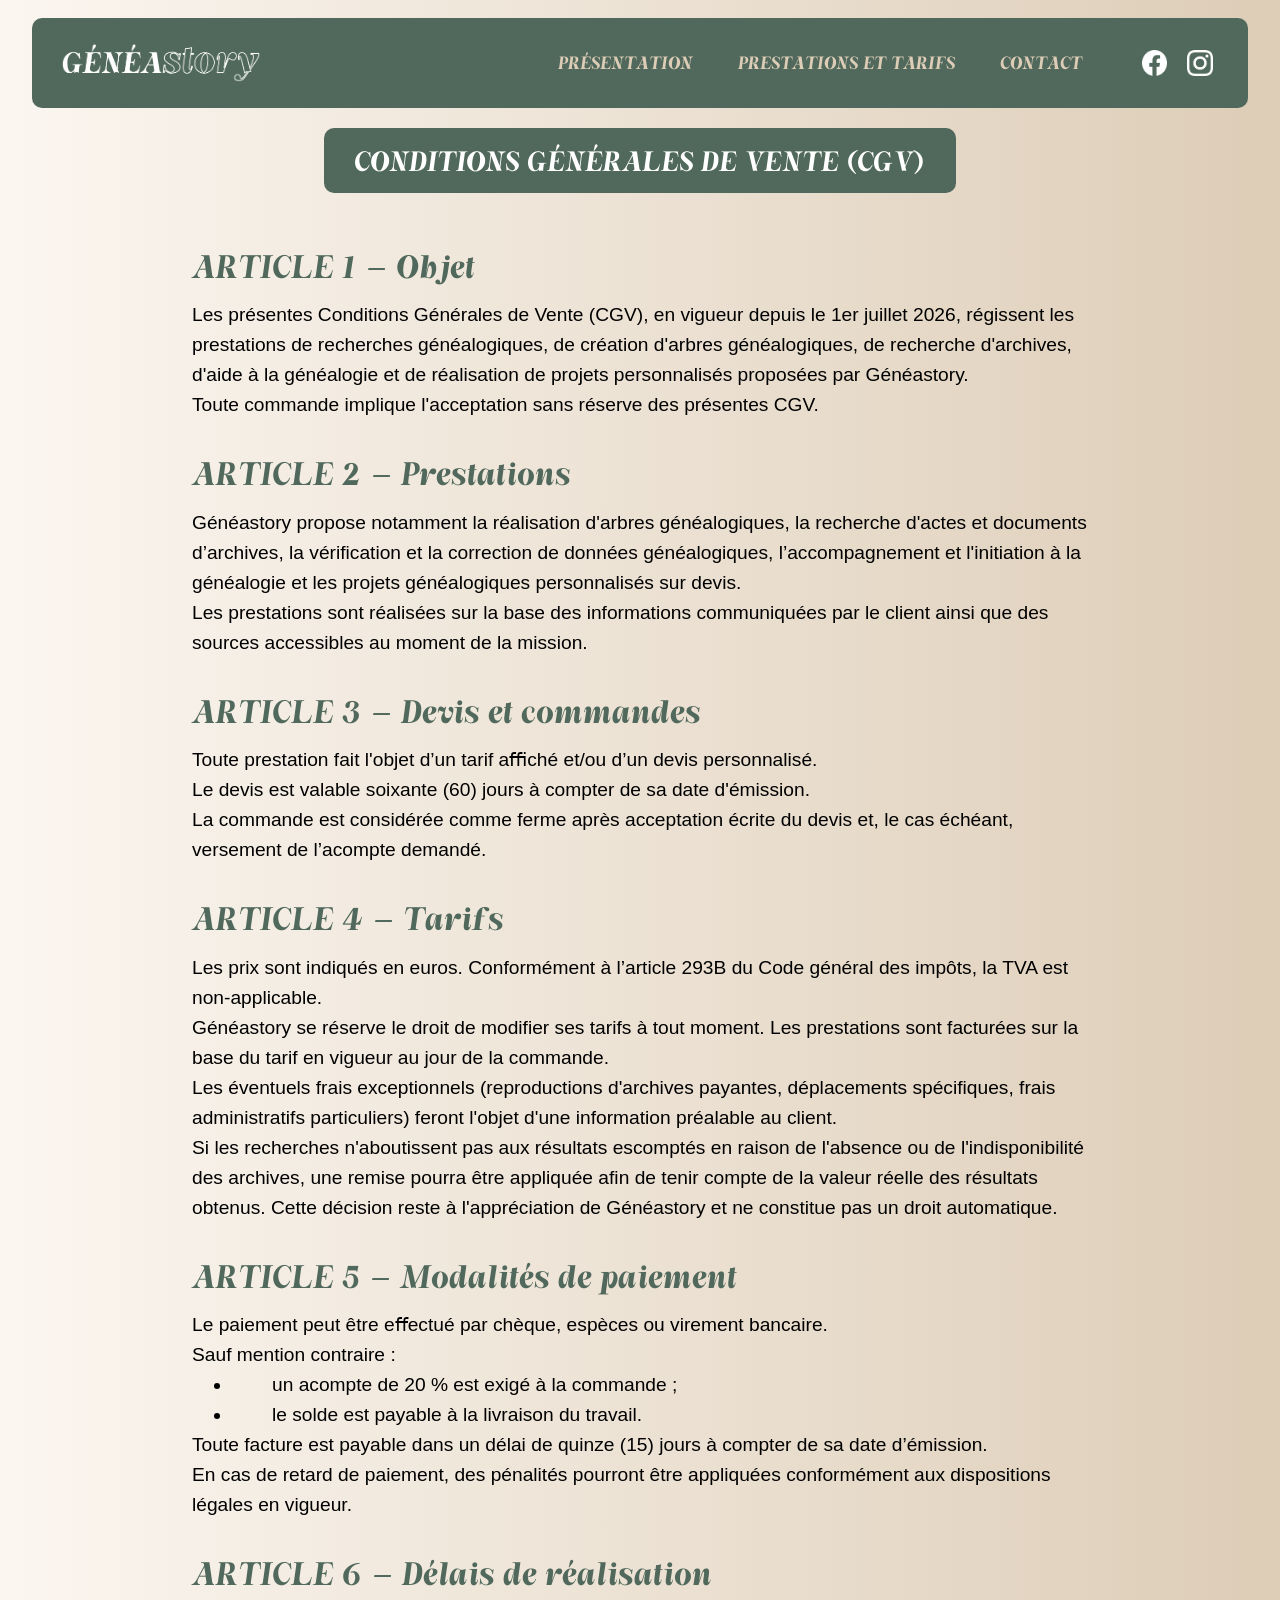
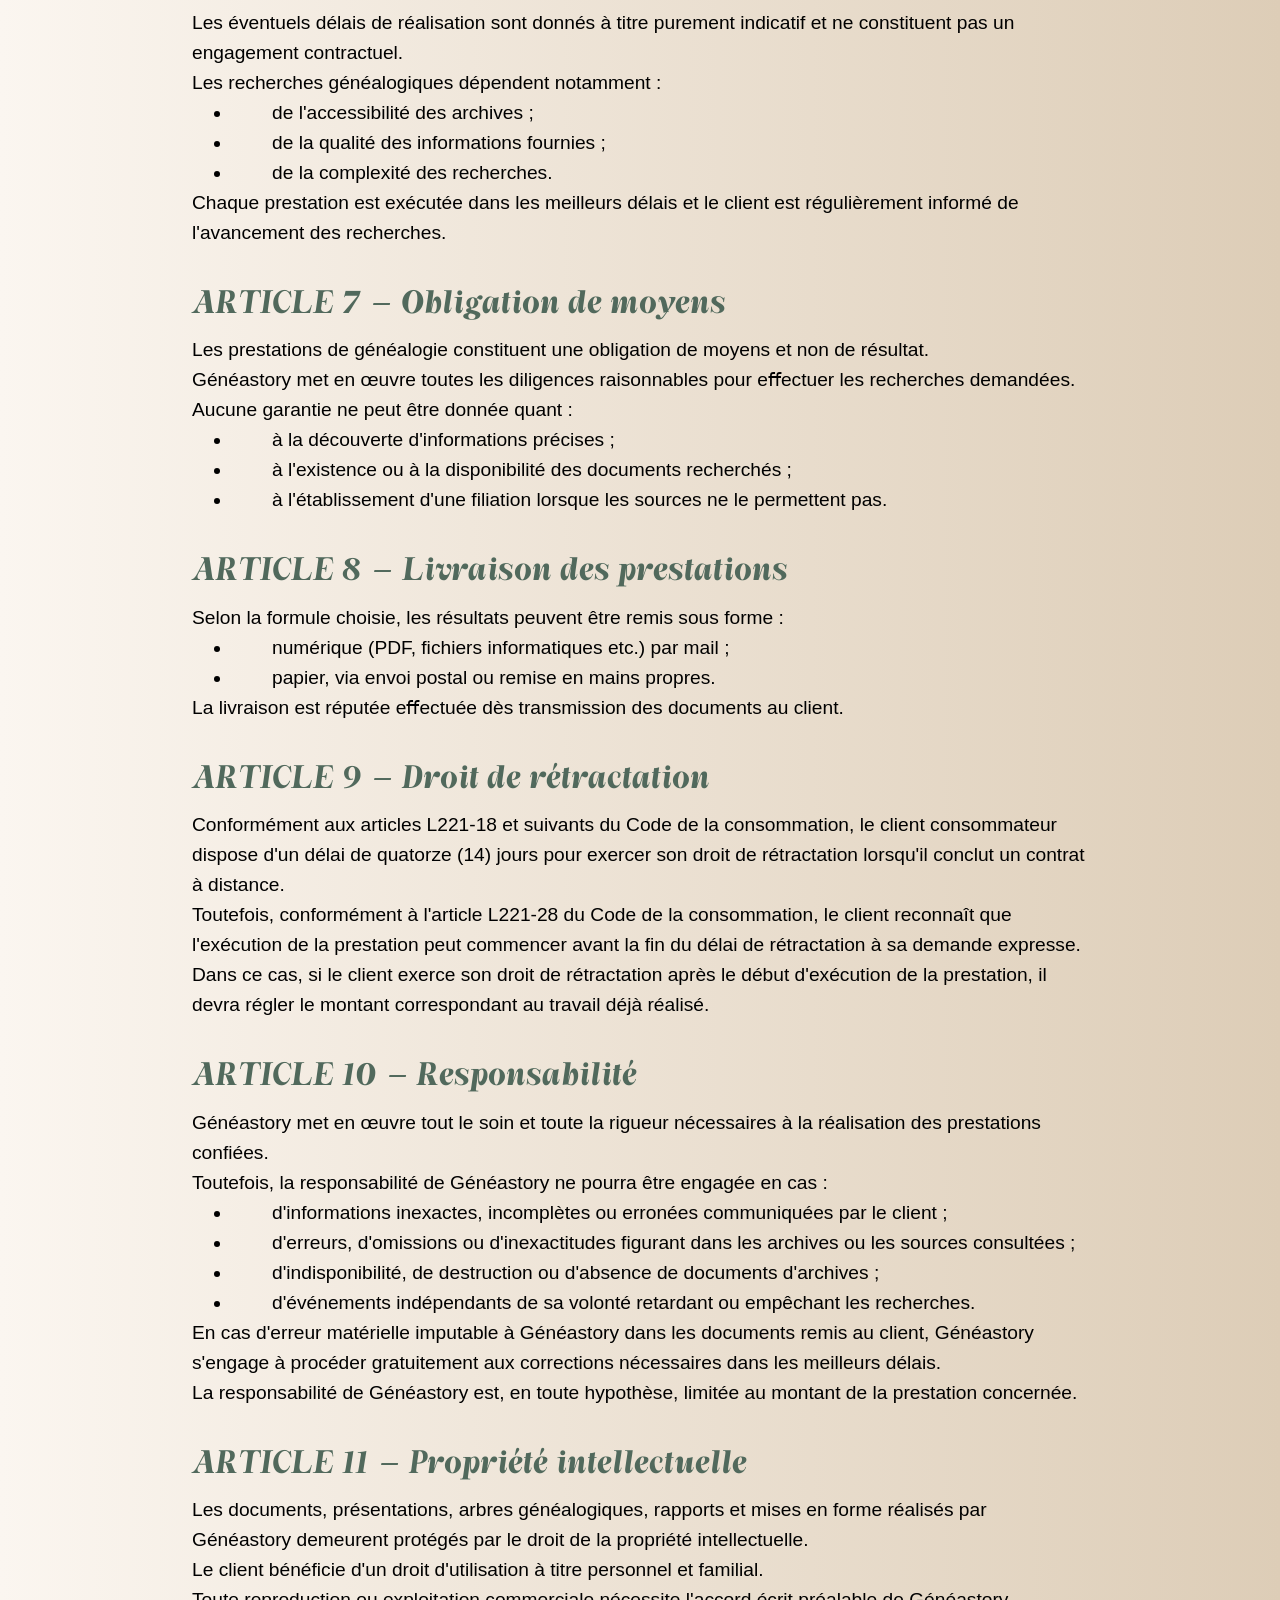
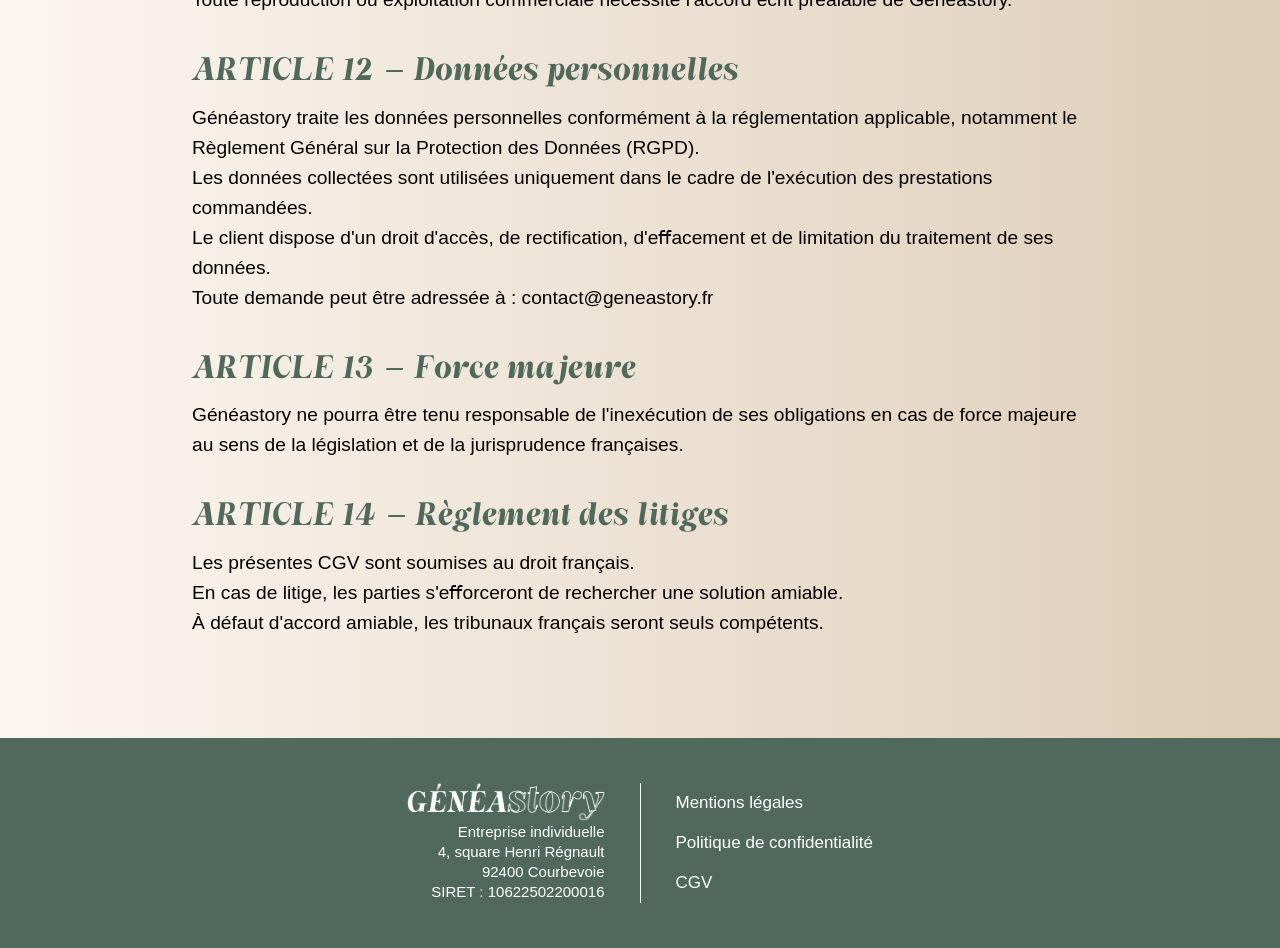
==== commit d475204d: "changement sur geneastory.fr" ====
--- a/cgv.html
+++ b/cgv.html
@@ -7,7 +7,8 @@
 <head>
     <meta charset="UTF-8" />
     <meta name="viewport" content="width=device-width, initial-scale=1.0"/>
-    <title>CGV</title>
+    <title>Conditions générales de vente</title>
+    <meta name="format-detection" content="telephone=no">
     <link rel="icon" type="image/png" href="photos-site/logo-carre-geneastory.png">
     <!-- FEUILLE DE STYLE CSS -->
     <link href="css.css" rel="stylesheet">
@@ -16,17 +17,22 @@
 <body>
     <header>
         <div id="nav-barre">
-            <a href="index.html#" class="lien-logo"><img alt="logo" class="logo" src="photos-site/logo-geneastory.png"></a>
+            <a href="index.html" class="lien-logo"><img alt="logo" class="logo" src="photos-site/logo-geneastory.png"></a>
             <nav class="nav">
                 <a href="index.html#presentation" class="bouton" id="bouton-pres">présentation</a>
                 <a href="index.html#tarifs" class="bouton" id="bouton-tarifs">prestations et tarifs</a>
                 <a href="index.html#contact" class="bouton" id="bouton-contact">contact</a>
+                <div id="reseaux">
+                    <a href="https://www.facebook.com/geneastory" target="_blank"><img alt="facebook" class="logos-reseaux" id="logo-fb" src="photos-site/logo-fb-geneastory.png"></a>
+                    <a href="https://www.instagram.com/geneastory_" target="_blank"><img alt="instagram" class="logos-reseaux" id="logo-insta" src="photos-site/logo-insta-geneastory.png"></a>
+                </div>
             </nav>
-            <div id="reseaux">
-                <a href="https://www.facebook.com/geneastory" target="_blank"><img alt="facebook" class="logos-reseaux" id="logo-fb" src="photos-site/logo-fb-geneastory.png"></a>
-                <a href="https://www.instagram.com/geneastory_" target="_blank"><img alt="instagram" class="logos-reseaux" id="logo-insta" src="photos-site/logo-insta-geneastory.png"></a>
-            </div>
         </div>
+        <button class="hamburger" type="button" aria-label="Toggle navigation" aria-expanded="false">
+                <span></span>
+                <span></span>
+                <span></span>
+        </button>
     </header>
 
     <main>
@@ -179,8 +185,6 @@
     </main>
 
         <footer class="marge">
-        <img src="photos-site/photo-scroll-1.png" alt="archive" id="scroll-1">
-        <img src="photos-site/photo-scroll-3.png" alt="archive" id="scroll-3">
         <div id="bottom">
             <div class="gauche">
                 <a href="index.html" class="lien-logo"><img alt="logo" class="logo" src="photos-site/logo-geneastory.png"></a>
@@ -199,5 +203,8 @@
             </div>
         </div>
     </footer>
+
+    <script src="js-bis.js"></script>
+
 </body>
 </html>
--- a/css.css
+++ b/css.css
@@ -28,6 +28,11 @@
         linear-gradient(to right, 
                         rgb(251, 246, 240), 
                         rgb(221, 205, 183));
+scrollbar-width: none; /* Firefox */
+}
+
+html::-webkit-scrollbar {
+    display: none; /* Chrome, Edge, Safari */
 }
 
 /*
@@ -304,12 +309,12 @@
 #presentation, #tarifs, #contact, #mentions, #pc, #cgv {
     margin-left: 50%;
     transform: translateX(-50%);
-    margin-top: 50px;
     width: 70vw;
 }
 
 #presentation, #tarifs, #contact {
     scroll-margin-top: 12vh;
+    margin-top: clamp(30px, 3.75vh, 50px)
 }
 
 .titre-section {
@@ -324,7 +329,7 @@
     color: white;
     margin-left: 50%;
     transform: translateX(-50%);
-    font-size: clamp(32.5px, 2.14vw, 75px);
+    font-size: clamp(27.5px, 2.14vw, 75px);
     font-weight: lighter;
     margin-top: 20px;
     margin-bottom: 20px;
@@ -343,6 +348,10 @@
     flex-direction: column;
     flex-shrink: 0;
     width: 50%;
+}
+
+.meme-ligne {
+    white-space: nowrap;
 }
 
 @media screen and (max-width: 900px) {
@@ -426,7 +435,7 @@
     width: 100%;
     height: auto;
     bottom: 0;
-    transform: translate(-50%, 15%);
+    transform: translate(-50%, 10%);
 }
 
 #archives-mobile {
@@ -446,7 +455,7 @@
 
     #archives-mobile {
         display: block;
-        width: 115vw;
+        width: 130vw;
         top: 50%;
     }
 
@@ -500,7 +509,7 @@
 
 .sous-titre {
     color: #51695C;
-    margin-top: clamp(25px, 5vh, 50px);
+    margin-top: clamp(25px, 4vh, 50px);
     margin-bottom: clamp(7.5px, 1.5vh, 15px);
     font-style: italic;
     font-weight: 100;
@@ -558,7 +567,7 @@
 
 .carte h3 {
     color: white;
-    margin-top: clamp(-50px, -3.5vw, -5px);
+    margin-top: clamp(-55px, -3.25vw, -5px);
     padding-bottom: clamp(5px, 1.25vw, 25px);
     text-transform: uppercase;
     font-size: clamp(12.5px, 1.7vw, 32.5px);
@@ -573,7 +582,7 @@
 .carte:not(#carte-cadeau) p:not(.carte .prix) {
     color: black;    
     font-style: italic;
-    font-weight: 100;
+    font-weight: 300;
     margin-top: clamp(1.5px, 0.175vw, 2.5px);
     font-size: clamp(10px, 1vw, 17.5px);
 }
@@ -584,7 +593,7 @@
 
 h4 {
     color: #51695C;
-    font-size: clamp(12.5px, 1.45vw, 300px);
+    font-size: clamp(12.5px, 1.5vw, 300px);
     white-space: nowrap;
 }
 
@@ -640,7 +649,7 @@
     background: #51695C;
     color: white;
     font-size: clamp(10.5px, 1.2vw, 22.5px);
-    font-weight: 100;
+    font-weight: bold;
     z-index: 10;
     font-style: italic;
 }
@@ -672,7 +681,7 @@
 .parentheses {
     font-size: clamp(10px, 1.25vw, 22.5px);
     font-style: italic;
-    font-weight: 100;
+    font-weight: 300;
     white-space: nowrap;
 }
 
@@ -891,16 +900,16 @@
 @media screen and (max-width: 550px) {
 
     .carte:not(#carte-cadeau) p:not(.carte .prix) {
-        font-size: clamp(10px, 2.5vw, 17.5px);
+        font-size: clamp(10px, 3.25vw, 17.5px);
     }
 
     .sous-titre {
         margin-top: clamp(10px, 2.5vh, 25px);
-        font-size: clamp(14px, 2.75vw, 27.5px);
+        font-size: clamp(14px, 3.75vw, 27.5px);
     }
 
     .sous-titre .categories {
-        font-size: clamp(18px, 3.75vw, 40px);
+        font-size: clamp(18px, 4.75vw, 40px);
     }
 
     #formules {
@@ -938,7 +947,7 @@
     }
 
     .exemple {
-        font-size: clamp(11px, 2.5vw, 15px);
+        font-size: clamp(11px, 3.25vw, 15px);
     }
 
     .idee-cadeau p {
@@ -963,6 +972,10 @@
         font-style: normal;
     }
 
+    h4 {
+        font-size: clamp(13.5px, 4vw, 300px);
+    }
+
     #lignees {
         grid-template-columns: 1fr;
         gap: 0;
@@ -998,24 +1011,28 @@
         display: none;
     }
 
+    .prix {
+        font-size: clamp(17.5px, 5.5vw, 40px);
+    }
+
+    .prix:not(.carte .prix) {
+        font-size: clamp(17.5px, 5vw, 25px);
+    }
+
     #mise-en-forme .prix, #verification .prix {
         width: clamp(65px, 22%, 90px);
     }
 
-    #cousins .prix {
-        width: clamp(85px, 27%, 110px);
+    #cousins .prix, #onze .prix {
+        width: clamp(85px, 27%, 117.5px);
     }
 
     #aide .prix {
-        width: clamp(90px, 40.5%, 172px);
+        width: clamp(118.5px, 41%, 175px);
     }
 
     #initiation .prix {
-        width: clamp(125px, 52.5%, 225px);
-    }
-
-    #onze .prix {
-        width: clamp(90px, 25%, 110px);
+        width: clamp(155px, 53%, 232.5px);
     }
 
     .petit {
@@ -1047,7 +1064,7 @@
 */
 
 #contact {
-    margin-bottom: 50px;
+    margin-bottom: clamp(30px, 3.75vh, 50px);
 }
 
 #formulaire .gauche {
@@ -1093,7 +1110,7 @@
     text-decoration: none;
     font-style: italic;
     font-size: clamp(14.5px, 1.45vw, 50px);
-    font-weight: 100;
+    font-weight: 300;
 }
 
 form button {
@@ -1124,14 +1141,21 @@
     line-height: 60px;
 }
 
+#formulaire .droite * {
+    text-decoration: none;
+    color: #51695C;
+    font-family: Skene;
+}
+
 #confirmation {
     position: absolute;
-    bottom: 5px;
-    left: 75px;
+    font-size: clamp(15px, 2.25vw, 22.5px);
+    transform: translateX(-50%);
+    left: 50%;
     color: #51695C;
     font-family: Skene;
-    font-size: 1.5vw;
     transition: all 0.5s ease;
+    white-space: nowrap;
     display: none;
 }
 
@@ -1152,8 +1176,6 @@
     height: clamp(12.5px, 4.25vh, 20px);
 }
 
-
-
 /* Chrome, Safari, Edge, Opera */
 input::-webkit-outer-spin-button,
 input::-webkit-inner-spin-button {
@@ -1202,6 +1224,12 @@
     #logos-form {
         margin: 0 40vw;
     }
+
+    #confirmation {
+        font-size: clamp(12.5px, 3vw, 15px);
+        top: 12.25vh;
+        white-space: nowrap;
+    }
 }
 
 /*
@@ -1214,6 +1242,14 @@
     scroll-margin-top: 10vh;
 }
 
+#mentions .titre-section, #pc .titre-section, #cgv .titre-section {
+    font-size: clamp(22.5px, 2.15vw, 75px);
+}
+
+#mentions .sous-titre, #pc .sous-titre, #cgv .sous-titre {
+    font-style: normal;
+}
+
 .texte-mentions a {
     text-decoration: none;
     color: black;
@@ -1221,21 +1257,21 @@
 
 .categories-mentions {
     font-family: Skene;
-    font-size: clamp(20px, 4vh, 40px);
+    font-size: clamp(25px, 2.5vw, 40px);
     text-transform: none;
 }
 
 .pas-skene {
     font-style: italic;
-    font-size: clamp(15px, 3vh, 30px);
+    font-size: clamp(10px, 5vw, 30px);
+    top: clamp(-1px, -0.25vw, -4px);
     position: relative;
-    top: -4px;
     margin: 0 3px 0 5px;
 }
 
 .texte-mentions, .li-mentions {
-    font-size: clamp(12.5px, 2.5vh, 25px);
-    line-height: 30px;
+    font-size: clamp(15px, 1.5vw, 22.5px);
+    line-height: clamp(15px, 3.5vw, 30px);
 }
 
 .li-mentions {
@@ -1247,6 +1283,27 @@
     opacity: 0.85;
     font-style: italic;
     white-space: nowrap;
+}
+
+@media screen and (max-width: 550px) {
+
+    #mentions .titre-section, #pc .titre-section, #cgv .titre-section {
+        font-size: clamp(12.5px, 4vw, 30px);
+    }
+
+    .categories-mentions {
+        font-size: clamp(10px, 5vw, 30px)
+    }
+
+    .texte-mentions, .li-mentions {
+        font-size: clamp(11.5px, 3vw, 25px);
+        line-height: clamp(20px, 4.5vw, 30px);
+    }
+
+    #mentions .sous-titre {
+        margin-top: clamp(10px, 3.5vh, 25px);
+    }
+    
 }
 
 /*
@@ -1266,8 +1323,8 @@
 }
 
 #scroll-3 {
-    width: clamp(95px, 16vw, 252.5px);
-    transform: translateY(-10vw) rotate(8deg);
+    width: clamp(100px, 17vw, 280px);
+    transform: translateY(-9vw) rotate(8deg);
     left: 4vw;
 }
 
@@ -1275,6 +1332,7 @@
     justify-content: center;
     height: 100%;
     padding: clamp(5px, 5vh, 50px);
+    background: #51695C;
 }
 
 footer.marge {
@@ -1299,6 +1357,7 @@
 }
 
 footer .droite * {
+    text-decoration: none;
     margin: auto auto auto 0;
     transition: all 0.3s ease;
 }
@@ -1369,6 +1428,10 @@
         padding: 1vh 0;
     }
 
+    #adresse {
+        text-align: center;
+    }
+
 }
 
 /*
@@ -1411,6 +1474,7 @@
 .modal-content {
     width: 65vw;
     height: 80vh;
+    min-height: 45vw;
 
     position: relative;
     border-radius: 20px;
@@ -1425,6 +1489,11 @@
     height: 100%;
     overflow-y: auto;
     overflow-x: hidden;
+    scrollbar-width: none; /* Firefox */
+}
+
+.image-container::-webkit-scrollbar {
+    display: none; /* Chrome, Edge, Safari */
 }
 
 #modalImage {
@@ -1446,4 +1515,33 @@
     border-radius: 50%;
     width: 40px;
     height: 40px;
+}
+
+@media screen and (max-width: 900px) and (min-width: 721px) {
+
+    .modal.show .modal-content {
+        transform: translateY(-35%);
+    }
+
+    .modal-content {
+        width: 75vw;
+        height: 50vh;
+        min-height: 52vw;
+        max-width: 600px;
+    }
+
+}
+
+@media screen and (max-width: 720px) {
+
+    .modal.show .modal-content {
+        transform: translateY(-40%);
+    }
+
+    .modal-content {
+        width: 97vw;
+        height: 50vh;
+        min-height: 68vw;
+        max-width: 650px;
+    }
 }
